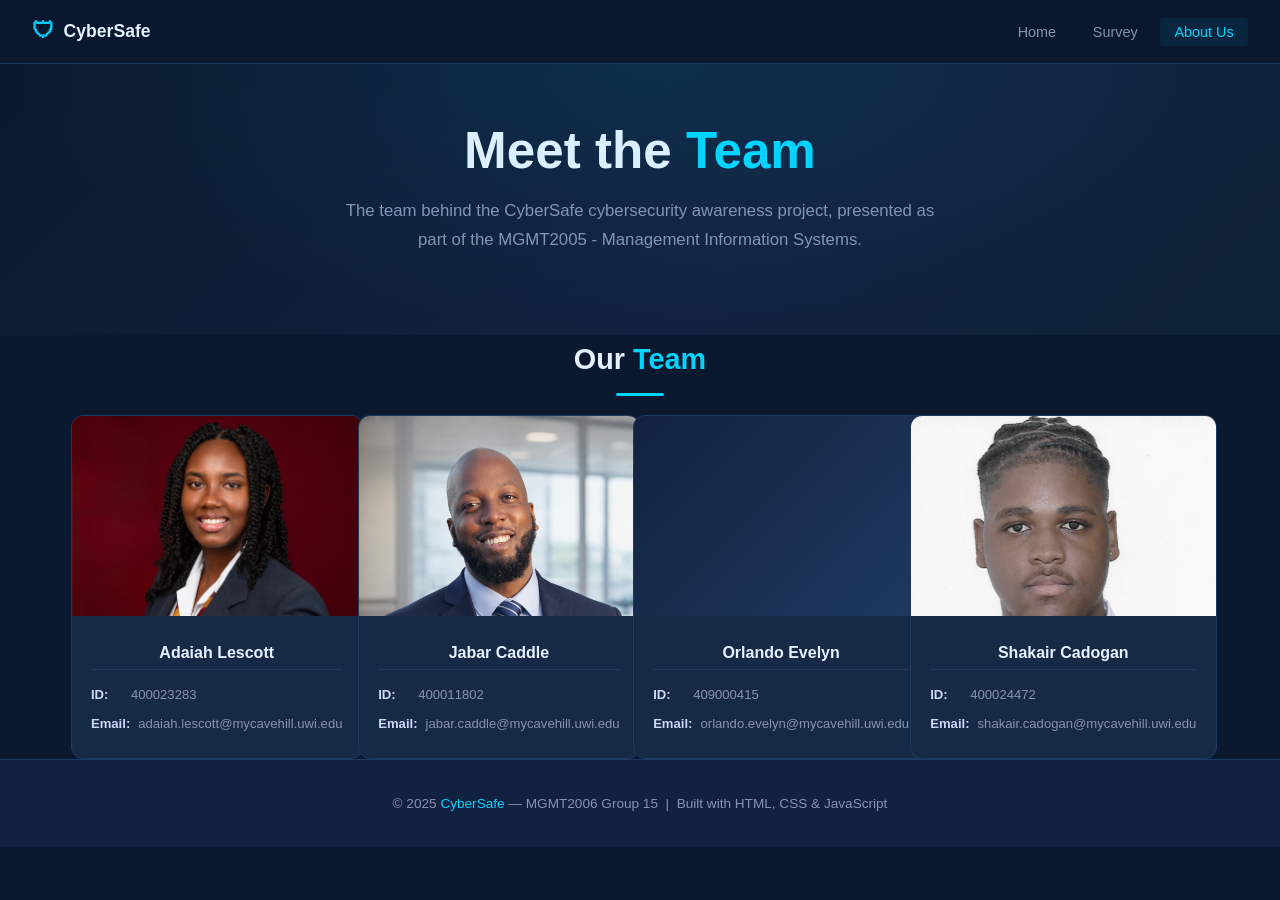
==== about.html @ 943bf83a "first commit" ====
<!DOCTYPE html>
<html lang="en">
<head>
  <meta charset="UTF-8" />
  <meta name="viewport" content="width=device-width, initial-scale=1.0" />
  <title>CyberSafe | About Us</title>
  <link rel="stylesheet" href="css/style.css" />
  <style>
    /* ---- Additional styles specific to the About page ---- */
    .board-card-img-placeholder {
      width: 100%;
      height: 200px;
      background: linear-gradient(135deg, var(--secondary), var(--border));
      display: flex;
      align-items: center;
      justify-content: center;
      font-size: 5rem;
      color: rgba(0, 212, 255, 0.25);
      transition: color 0.3s;
    }

    .board-card:hover .board-card-img-placeholder {
      color: rgba(0, 212, 255, 0.55);
    }

    .board-card img.member-photo {
      width: 100%;
      height: 200px;
      object-fit: cover;
      object-position: top center;
      display: block;
    }

    .module-badge {
      display: inline-block;
      background: rgba(0, 212, 255, 0.1);
      color: var(--accent);
      border: 1px solid rgba(0, 212, 255, 0.25);
      font-size: 0.78rem;
      padding: 0.25rem 0.8rem;
      border-radius: 20px;
      font-weight: 600;
      margin-bottom: 2rem;
    }

    .project-info-grid {
      display: grid;
      grid-template-columns: repeat(auto-fit, minmax(220px, 1fr));
      gap: 1rem;
      margin-bottom: 3rem;
    }

    .project-info-item {
      background: var(--card-bg);
      border: 1px solid var(--border);
      border-radius: 8px;
      padding: 1.2rem 1.4rem;
    }

    .project-info-item .pii-label {
      font-size: 0.75rem;
      text-transform: uppercase;
      letter-spacing: 0.1em;
      color: var(--text-muted);
      margin-bottom: 0.3rem;
    }

    .project-info-item .pii-value {
      font-size: 0.95rem;
      font-weight: 600;
      color: var(--white);
    }
  </style>
</head>
<body>

  <!--Navigation-->
  <nav>
    <div class="nav-brand">
      <span class="shield-icon">&#128737;</span>
      CyberSafe
    </div>
    <ul class="nav-links">
      <li><a href="index.html">Home</a></li>
      <li><a href="survey.html">Survey</a></li>
      <li><a href="about.html" class="active">About Us</a></li>
    </ul>
  </nav>

  <!--Banner-->
  <header class="banner" style="padding: 3.5rem 2rem 3rem;">
    <h1>Meet the <span>Team</span></h1>
    <p>
      The team behind the CyberSafe cybersecurity awareness project,
      presented as part of the MGMT2005 - Management Information Systems.
    </p>
  </header>
       <!--Team Members-->
      <div class="section-title">Our <span>Team</span></div>
      <div class="divider"></div>

      <div class="board-grid">

        <!-- ---- MEMBER 1 ---- -->
        <div class="board-card">
          <img src="images/headshot_aj_v1.jpeg" alt="Adaiah Lescott" class="member-photo">
          <div class="board-card-body">
            <div class="member-name">Adaiah Lescott</div>
            <ul class="member-details">
              <li>
                <span class="detail-label">ID:</span>
                <span>400023283</span>
              </li>
              <li>
                <span class="detail-label">Email:</span>
                <span>adaiah.lescott@mycavehill.uwi.edu</span>
              </li>
            </ul>
          </div>
        </div>

        <!-- ---- MEMBER 2 ---- -->
        <div class="board-card">
          <img src="images/headshot_jc_v1.png" alt="Jabar Caddle" class="member-photo">
          <div class="board-card-body">
            <div class="member-name">Jabar Caddle</div>
            <ul class="member-details">
              <li>
                <span class="detail-label">ID:</span>
                <span>400011802</span>
              </li>
              <li>
                <span class="detail-label">Email:</span>
                <span>jabar.caddle@mycavehill.uwi.edu</span>
              </li>
            </ul>
          </div>
        </div>

        <!-- ---- MEMBER 3 ---- -->
        <div class="board-card">
          <div class="board-card-img-placeholder"><img src="" alt=""></div>
          <div class="board-card-body">
            <div class="member-name">Orlando Evelyn</div>
            <ul class="member-details">
              <li>
                <span class="detail-label">ID:</span>
                <span>409000415</span>
              </li>
              <li>
                <span class="detail-label">Email:</span>
                <span>orlando.evelyn@mycavehill.uwi.edu</span>
              </li>

            </ul>
          </div>
        </div>

        <!-- ---- MEMBER 4 ---- -->
        <div class="board-card">
          <img src="images/headshot_sc_v1.jpeg" alt="Shakair Cadogan" class="member-photo">
          <div class="board-card-body">
            <div class="member-name">Shakair Cadogan</div>
            <ul class="member-details">
              <li>
                <span class="detail-label">ID:</span>
                <span>400024472</span>
              </li>
              <li>
                <span class="detail-label">Email:</span>
                <span>shakair.cadogan@mycavehill.uwi.edu</span>
              </li>
            </ul>
          </div>
        </div>


      </div><!-- /board-grid -->
    </div><!-- /container -->
  </section>

  <!-- ======================================================
       FOOTER
  ====================================================== -->
  <footer>
    <p>&copy; 2025 <span>CyberSafe</span> &mdash; MGMT2006 Group 15 &nbsp;|&nbsp; Built with HTML, CSS &amp; JavaScript</p>
  </footer>

  <script src="js/main.js"></script>
</body>
</html>
---- css/style.css ----
/* ============================================================
   Global Reset & Base
   ============================================================ */
*, *::before, *::after {
  box-sizing: border-box;
  margin: 0;
  padding: 0;
}

:root {
  --primary:     #0a192f;
  --secondary:   #112240;
  --accent:      #00d4ff;
  --accent-dark: #0099cc;
  --text:        #ccd6f6;
  --text-muted:  #8892b0;
  --card-bg:     #172a45;
  --border:      #1e3a5f;
  --danger:      #ff4757;
  --success:     #2ed573;
  --white:       #e6f1ff;
  --font-main:   'Segoe UI', Tahoma, Geneva, Verdana, sans-serif;
}

html { scroll-behavior: smooth; }

body {
  font-family: var(--font-main);
  background-color: var(--primary);
  color: var(--text);
  line-height: 1.7;
  min-height: 100vh;
}

a {
  color: var(--accent);
  text-decoration: none;
  transition: color 0.2s;
}

a:hover { color: var(--white); }

img { max-width: 100%; display: block; }

/* ============================================================
   Navigation
   ============================================================ */
nav {
  position: sticky;
  top: 0;
  z-index: 100;
  background: rgba(10, 25, 47, 0.95);
  backdrop-filter: blur(10px);
  border-bottom: 1px solid var(--border);
  padding: 0 2rem;
  display: flex;
  align-items: center;
  justify-content: space-between;
  height: 64px;
}

.nav-brand {
  display: flex;
  align-items: center;
  gap: 0.6rem;
  font-size: 1.1rem;
  font-weight: 700;
  color: var(--white);
}

.nav-brand .shield-icon {
  font-size: 1.4rem;
  color: var(--accent);
}

.nav-links {
  list-style: none;
  display: flex;
  gap: 0.5rem;
}

.nav-links a {
  color: var(--text-muted);
  font-size: 0.9rem;
  font-weight: 500;
  padding: 0.4rem 0.9rem;
  border-radius: 4px;
  transition: color 0.2s, background 0.2s;
}

.nav-links a:hover,
.nav-links a.active {
  color: var(--accent);
  background: rgba(0, 212, 255, 0.08);
}

/* ============================================================
   Banner / Page Header
   ============================================================ */
.banner {
  background: linear-gradient(135deg, var(--primary) 0%, var(--secondary) 60%, #0d2137 100%);
  padding: 5rem 2rem 4rem;
  text-align: center;
  position: relative;
  overflow: hidden;
}

.banner::before {
  content: '';
  position: absolute;
  inset: 0;
  background: radial-gradient(ellipse at 50% 0%, rgba(0, 212, 255, 0.08) 0%, transparent 70%);
  pointer-events: none;
}

.banner-badge {
  display: inline-block;
  background: rgba(0, 212, 255, 0.12);
  color: var(--accent);
  border: 1px solid rgba(0, 212, 255, 0.3);
  font-size: 0.78rem;
  font-weight: 600;
  letter-spacing: 0.12em;
  text-transform: uppercase;
  padding: 0.3rem 1rem;
  border-radius: 20px;
  margin-bottom: 1.2rem;
}

.banner h1 {
  font-size: clamp(2rem, 5vw, 3.2rem);
  font-weight: 800;
  color: var(--white);
  margin-bottom: 1rem;
  line-height: 1.2;
}

.banner h1 span { color: var(--accent); }

.banner p {
  font-size: 1.05rem;
  color: var(--text-muted);
  max-width: 620px;
  margin: 0 auto 2rem;
}

.btn {
  display: inline-block;
  padding: 0.75rem 1.8rem;
  border-radius: 6px;
  font-size: 0.95rem;
  font-weight: 600;
  cursor: pointer;
  transition: all 0.25s;
  border: none;
}

.btn-primary {
  background: var(--accent);
  color: var(--primary);
}

.btn-primary:hover {
  background: var(--white);
  color: var(--primary);
  transform: translateY(-2px);
  box-shadow: 0 8px 24px rgba(0, 212, 255, 0.25);
}

.btn-outline {
  background: transparent;
  color: var(--accent);
  border: 1px solid var(--accent);
}

.btn-outline:hover {
  background: rgba(0, 212, 255, 0.1);
  transform: translateY(-2px);
}

/* ============================================================
   Main Container / Sections
   ============================================================ */
.container {
  max-width: 1100px;
  margin: 0 auto;
  padding: 0 1.5rem;
}

section {
  padding: 4rem 0;
}

.section-title {
  font-size: 1.8rem;
  font-weight: 700;
  color: var(--white);
  margin-bottom: 0.4rem;
  text-align: center;
}

.section-title span { color: var(--accent); }

.section-subtitle {
  color: var(--text-muted);
  font-size: 0.95rem;
  margin-bottom: 2.5rem;
  text-align: center;
}

.section-body {
  color: var(--text);
  font-size: 0.95rem;
  margin-bottom: 1rem;
}

.divider {
  width: 48px;
  height: 3px;
  background: var(--accent);
  border-radius: 2px;
  margin: 0.6rem auto 1.2rem;
}

/* ============================================================
   Cards
   ============================================================ */
.card-grid {
  display: grid;
  grid-template-columns: repeat(auto-fit, minmax(280px, 1fr));
  gap: 1.5rem;
}

.card {
  background: var(--card-bg);
  border: 1px solid var(--border);
  border-radius: 10px;
  padding: 1.8rem;
  transition: transform 0.25s, border-color 0.25s, box-shadow 0.25s;
}

.card:hover {
  transform: translateY(-4px);
  border-color: var(--accent);
  box-shadow: 0 12px 32px rgba(0, 212, 255, 0.1);
}

.card-icon {
  font-size: 2rem;
  margin-bottom: 1rem;
}

.card h3 {
  font-size: 1.05rem;
  color: var(--white);
  margin-bottom: 0.6rem;
}

.card p {
  font-size: 0.9rem;
  color: var(--text-muted);
}

/* Threat severity badges */
.badge {
  display: inline-block;
  font-size: 0.72rem;
  font-weight: 700;
  letter-spacing: 0.08em;
  text-transform: uppercase;
  padding: 0.2rem 0.65rem;
  border-radius: 20px;
  margin-bottom: 0.8rem;
}

.badge-critical { background: rgba(255,71,87,0.15); color: var(--danger); border: 1px solid rgba(255,71,87,0.3); }
.badge-high     { background: rgba(255,165,0,0.12); color: #ffa500;       border: 1px solid rgba(255,165,0,0.3); }
.badge-medium   { background: rgba(255,212,0,0.12); color: #ffd400;       border: 1px solid rgba(255,212,0,0.3); }
.badge-info     { background: rgba(0,212,255,0.10); color: var(--accent);  border: 1px solid rgba(0,212,255,0.25); }

/* ============================================================
   Info Blocks / Stat Bar
   ============================================================ */
.stat-bar {
  display: grid;
  grid-template-columns: repeat(auto-fit, minmax(180px, 1fr));
  gap: 1rem;
  background: var(--card-bg);
  border: 1px solid var(--border);
  border-radius: 10px;
  padding: 2rem;
  margin-bottom: 3rem;
  text-align: center;
}

.stat-item .stat-num {
  font-size: 2rem;
  font-weight: 800;
  color: var(--accent);
}

.stat-item .stat-label {
  font-size: 0.8rem;
  color: var(--text-muted);
  text-transform: uppercase;
  letter-spacing: 0.08em;
}

.stat-item .stat-source {
  font-size: 0.7rem;
  color: var(--text-muted);
  margin-top: 0.5rem;
  font-style: italic;
  opacity: 0.7;
}

/* Info list */
.info-list {
  list-style: none;
  display: flex;
  flex-direction: column;
  gap: 0.7rem;
}

.info-list li {
  display: flex;
  gap: 0.8rem;
  align-items: flex-start;
  font-size: 0.92rem;
  color: var(--text);
}

.info-list li::before {
  content: '▸';
  color: var(--accent);
  flex-shrink: 0;
  margin-top: 0.05rem;
}

/* Two-column layout */
.two-col {
  display: grid;
  grid-template-columns: 1fr 1fr;
  gap: 2.5rem;
  align-items: start;
}

@media (max-width: 700px) {
  .two-col { grid-template-columns: 1fr; }
}

/* ============================================================
   Accordion (for cybersecurity topics)
   ============================================================ */
.accordion {
  display: flex;
  flex-direction: column;
  gap: 0.8rem;
}

.accordion-item {
  background: var(--card-bg);
  border: 1px solid var(--border);
  border-radius: 8px;
  overflow: hidden;
}

.accordion-header {
  width: 100%;
  background: none;
  border: none;
  color: var(--white);
  font-size: 0.95rem;
  font-weight: 600;
  padding: 1rem 1.5rem;
  text-align: left;
  cursor: pointer;
  display: flex;
  justify-content: space-between;
  align-items: center;
  transition: background 0.2s;
}

.accordion-header:hover { background: rgba(0,212,255,0.05); }

.accordion-header .acc-icon {
  color: var(--accent);
  font-size: 1.2rem;
  transition: transform 0.3s;
}

.accordion-item.open .acc-icon { transform: rotate(45deg); }

.accordion-body {
  max-height: 0;
  overflow: hidden;
  transition: max-height 0.35s ease;
}

.accordion-body-inner {
  padding: 0 1.5rem 1.2rem;
  color: var(--text-muted);
  font-size: 0.9rem;
  line-height: 1.8;
}

/* ============================================================
   Form Styles
   ============================================================ */
.form-wrapper {
  max-width: 720px;
  margin: 0 auto;
}

.form-card {
  background: var(--card-bg);
  border: 1px solid var(--border);
  border-radius: 12px;
  padding: 2.5rem;
}

.form-group {
  margin-bottom: 1.4rem;
}

.form-group label {
  display: block;
  font-size: 0.88rem;
  font-weight: 600;
  color: var(--text);
  margin-bottom: 0.45rem;
}

.form-group label .required { color: var(--danger); margin-left: 2px; }

.form-control {
  width: 100%;
  background: var(--primary);
  border: 1px solid var(--border);
  border-radius: 6px;
  color: var(--white);
  font-size: 0.9rem;
  padding: 0.65rem 0.9rem;
  transition: border-color 0.2s, box-shadow 0.2s;
  font-family: var(--font-main);
}

.form-control:focus {
  outline: none;
  border-color: var(--accent);
  box-shadow: 0 0 0 3px rgba(0, 212, 255, 0.15);
}

.form-control::placeholder { color: var(--text-muted); }

select.form-control option { background: var(--secondary); }

textarea.form-control { resize: vertical; min-height: 100px; }

.radio-group, .checkbox-group {
  display: flex;
  flex-direction: column;
  gap: 0.5rem;
}

.radio-group label, .checkbox-group label {
  display: flex;
  align-items: center;
  gap: 0.6rem;
  cursor: pointer;
  font-weight: 400;
  font-size: 0.9rem;
  color: var(--text-muted);
  margin-bottom: 0;
}

.radio-group input, .checkbox-group input {
  accent-color: var(--accent);
  width: 16px; height: 16px;
}

.scale-group {
  display: flex;
  gap: 0.5rem;
  flex-wrap: wrap;
}

.scale-btn {
  background: var(--primary);
  border: 1px solid var(--border);
  border-radius: 6px;
  color: var(--text-muted);
  width: 42px; height: 42px;
  cursor: pointer;
  font-weight: 600;
  font-size: 0.9rem;
  transition: all 0.2s;
}

.scale-btn:hover, .scale-btn.selected {
  background: var(--accent);
  color: var(--primary);
  border-color: var(--accent);
}

.form-submit {
  margin-top: 2rem;
  text-align: center;
}

.form-submit .btn {
  font-size: 1rem;
  padding: 0.85rem 2.8rem;
}

.form-notice {
  font-size: 0.78rem;
  color: var(--text-muted);
  margin-top: 0.8rem;
}

/* Success message */
.success-msg {
  display: none;
  background: rgba(46, 213, 115, 0.1);
  border: 1px solid rgba(46, 213, 115, 0.3);
  border-radius: 8px;
  padding: 1.5rem;
  text-align: center;
  color: var(--success);
}

/* ============================================================
   About / Board of Directors
   ============================================================ */
.board-grid {
  display: grid;
  grid-template-columns: repeat(auto-fill, minmax(240px, 1fr));
  gap: 1.8rem;
  justify-content: center;
  justify-items: center;
  max-width: 1100px;
  margin: 0 auto;
}

.board-card {
  background: var(--card-bg);
  border: 1px solid var(--border);
  border-radius: 12px;
  overflow: hidden;
  text-align: center;
  transition: transform 0.25s, border-color 0.25s, box-shadow 0.25s;
}

.board-card:hover {
  transform: translateY(-5px);
  border-color: var(--accent);
  box-shadow: 0 16px 40px rgba(0, 212, 255, 0.12);
}

.board-card-img {
  width: 100%;
  height: 200px;
  object-fit: cover;
  background: var(--secondary);
  display: flex;
  align-items: center;
  justify-content: center;
  font-size: 4rem;
  color: var(--border);
}

.board-card-body {
  padding: 1.4rem 1.2rem;
}

.board-card-body .member-name {
  font-size: 1rem;
  font-weight: 700;
  color: var(--white);
  margin-bottom: 0.2rem;
}

.board-card-body .member-role {
  font-size: 0.8rem;
  color: var(--accent);
  font-weight: 600;
  text-transform: uppercase;
  letter-spacing: 0.08em;
  margin-bottom: 0.8rem;
}

.member-details {
  list-style: none;
  text-align: left;
  font-size: 0.82rem;
  color: var(--text-muted);
  border-top: 1px solid var(--border);
  padding-top: 0.9rem;
  display: flex;
  flex-direction: column;
  gap: 0.4rem;
}

.member-details li {
  display: flex;
  gap: 0.5rem;
}

.member-details .detail-label {
  color: var(--text);
  font-weight: 600;
  min-width: 32px;
}

/* ============================================================
   Footer
   ============================================================ */
footer {
  background: var(--secondary);
  border-top: 1px solid var(--border);
  padding: 2rem;
  text-align: center;
  color: var(--text-muted);
  font-size: 0.85rem;
}

footer span { color: var(--accent); }

/* ============================================================
   Utility
   ============================================================ */
.text-accent { color: var(--accent); }
.text-muted  { color: var(--text-muted); }
.text-center { text-align: center; }
.mt-1 { margin-top: 0.5rem; }
.mt-2 { margin-top: 1rem; }
.mt-3 { margin-top: 1.5rem; }
.mb-2 { margin-bottom: 1rem; }

.highlight-box {
  background: rgba(0, 212, 255, 0.06);
  border-left: 3px solid var(--accent);
  border-radius: 0 6px 6px 0;
  padding: 1rem 1.2rem;
  font-size: 0.9rem;
  color: var(--text);
  margin: 1rem 0;
}

.warning-box {
  background: rgba(255, 71, 87, 0.07);
  border-left: 3px solid var(--danger);
  border-radius: 0 6px 6px 0;
  padding: 1rem 1.2rem;
  font-size: 0.9rem;
  color: var(--text);
  margin: 1rem 0;
}

/* ============================================================
   Responsive
   ============================================================ */
@media (max-width: 600px) {
  nav { padding: 0 1rem; }
  .nav-links a { padding: 0.4rem 0.6rem; font-size: 0.82rem; }
  .banner { padding: 3rem 1rem 2.5rem; }
  .form-card { padding: 1.5rem; }
  .stat-bar { padding: 1.2rem; }
}
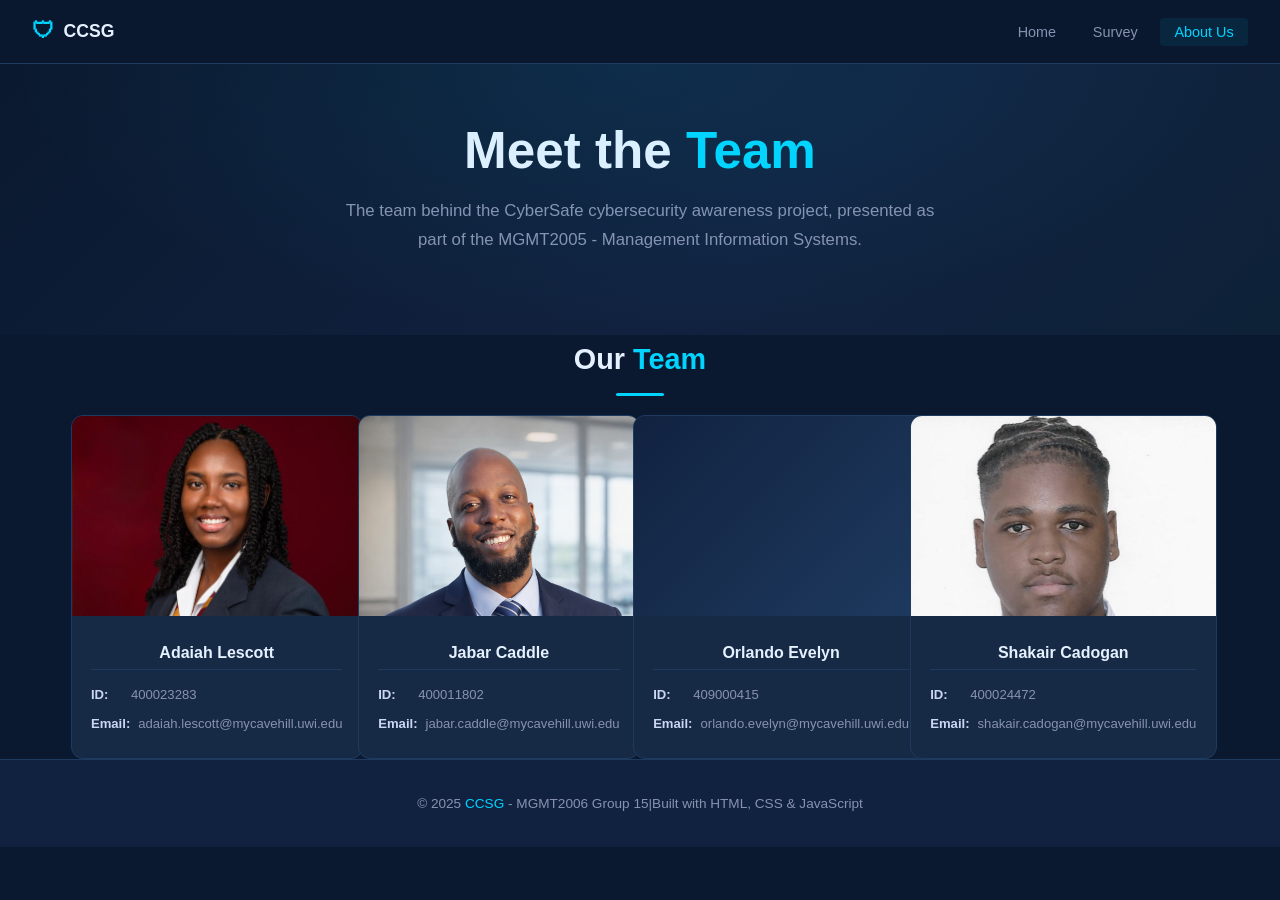
==== commit ecbabd09: "second commit" ====
--- a/about.html
+++ b/about.html
@@ -74,11 +74,11 @@
 </head>
 <body>
 
-  <!--Navigation-->
+  <!-- Navigation -->
   <nav>
     <div class="nav-brand">
       <span class="shield-icon">&#128737;</span>
-      CyberSafe
+      CCSG
     </div>
     <ul class="nav-links">
       <li><a href="index.html">Home</a></li>
@@ -87,7 +87,7 @@
     </ul>
   </nav>
 
-  <!--Banner-->
+  <!-- Banner -->
   <header class="banner" style="padding: 3.5rem 2rem 3rem;">
     <h1>Meet the <span>Team</span></h1>
     <p>
@@ -95,13 +95,14 @@
       presented as part of the MGMT2005 - Management Information Systems.
     </p>
   </header>
-       <!--Team Members-->
+      
+      <!-- Team Members -->
       <div class="section-title">Our <span>Team</span></div>
       <div class="divider"></div>
 
       <div class="board-grid">
 
-        <!-- ---- MEMBER 1 ---- -->
+        <!-- MEMBER 1 -->
         <div class="board-card">
           <img src="images/headshot_aj_v1.jpeg" alt="Adaiah Lescott" class="member-photo">
           <div class="board-card-body">
@@ -119,7 +120,7 @@
           </div>
         </div>
 
-        <!-- ---- MEMBER 2 ---- -->
+        <!-- MEMBER 2 -->
         <div class="board-card">
           <img src="images/headshot_jc_v1.png" alt="Jabar Caddle" class="member-photo">
           <div class="board-card-body">
@@ -137,7 +138,7 @@
           </div>
         </div>
 
-        <!-- ---- MEMBER 3 ---- -->
+        <!-- MEMBER 3 -->
         <div class="board-card">
           <div class="board-card-img-placeholder"><img src="" alt=""></div>
           <div class="board-card-body">
@@ -156,7 +157,7 @@
           </div>
         </div>
 
-        <!-- ---- MEMBER 4 ---- -->
+        <!-- MEMBER 4 -->
         <div class="board-card">
           <img src="images/headshot_sc_v1.jpeg" alt="Shakair Cadogan" class="member-photo">
           <div class="board-card-body">
@@ -175,15 +176,13 @@
         </div>
 
 
-      </div><!-- /board-grid -->
-    </div><!-- /container -->
+      </div>
+    </div>
   </section>
 
-  <!-- ======================================================
-       FOOTER
-  ====================================================== -->
+  <!-- Footer -->
   <footer>
-    <p>&copy; 2025 <span>CyberSafe</span> &mdash; MGMT2006 Group 15 &nbsp;|&nbsp; Built with HTML, CSS &amp; JavaScript</p>
+    <p>&copy; 2025 <span>CCSG</span> - MGMT2006 Group 15|Built with HTML, CSS & JavaScript</p>
   </footer>
 
   <script src="js/main.js"></script>
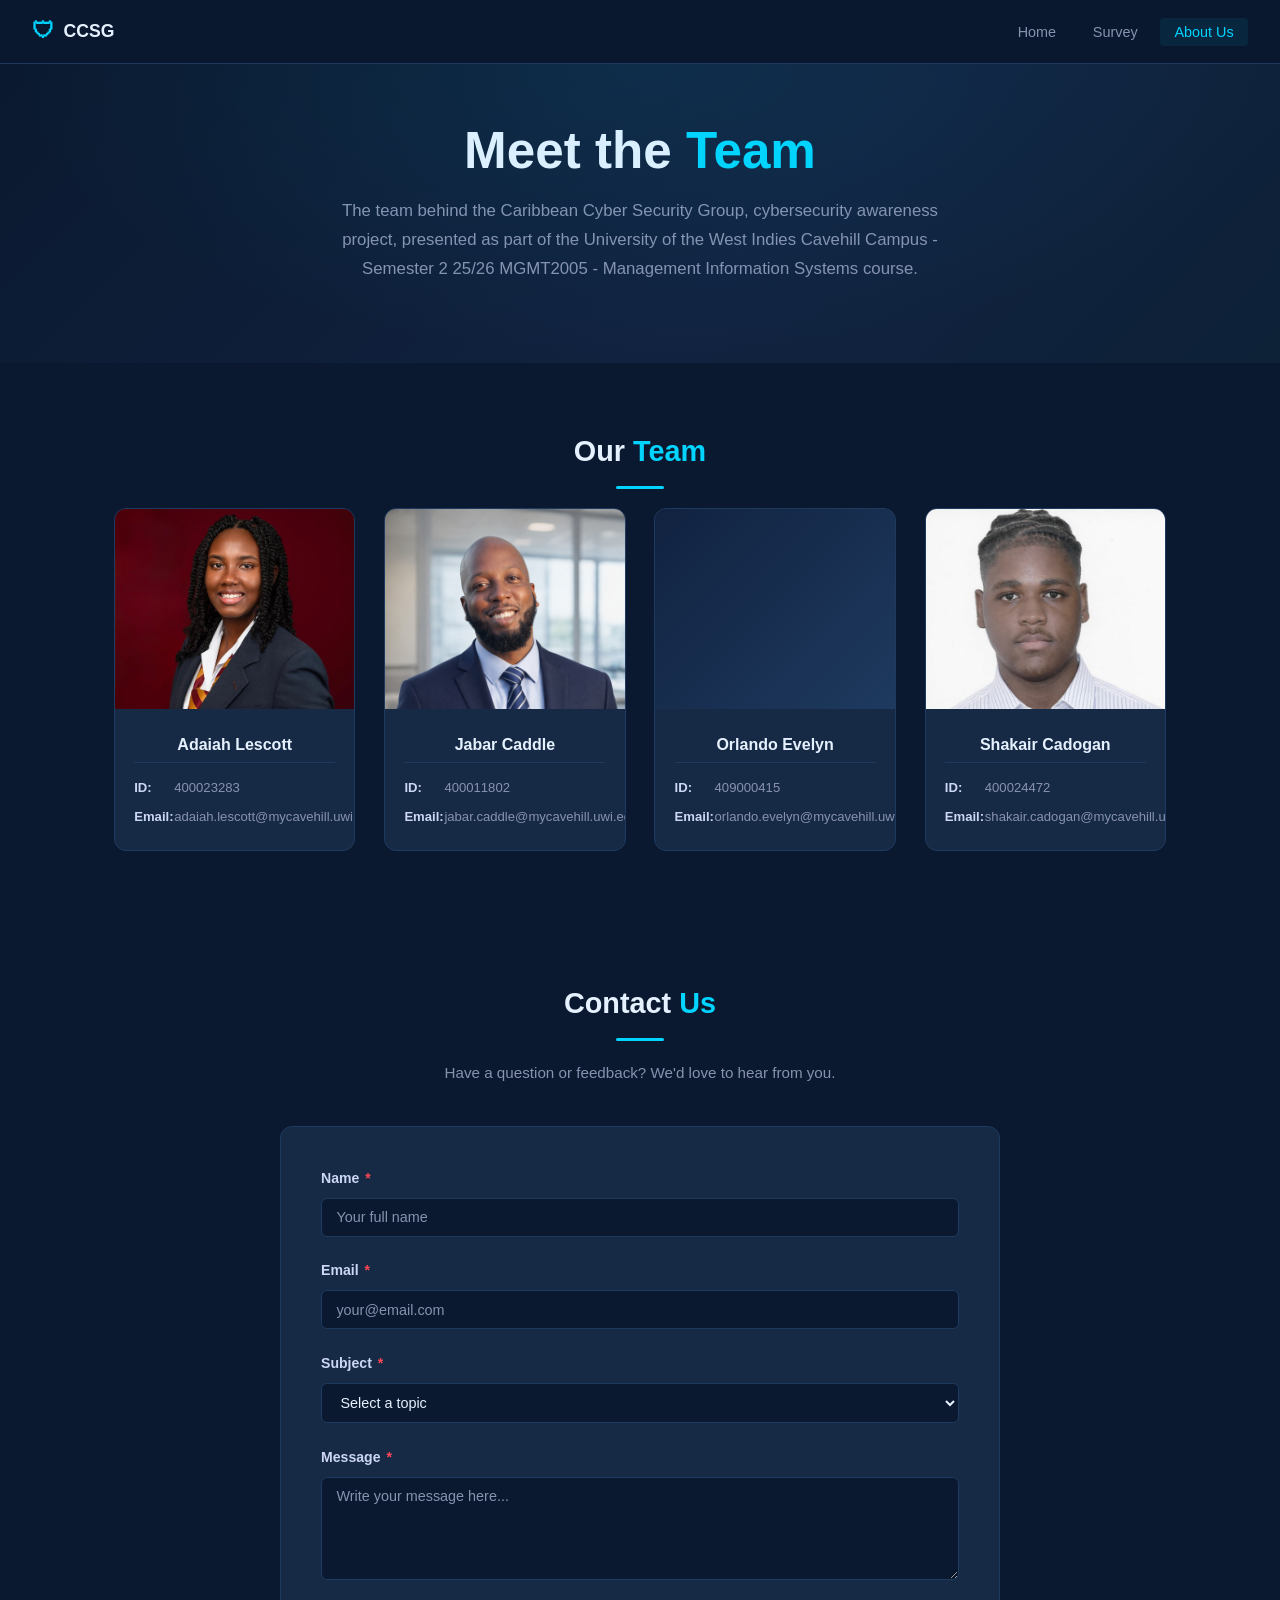
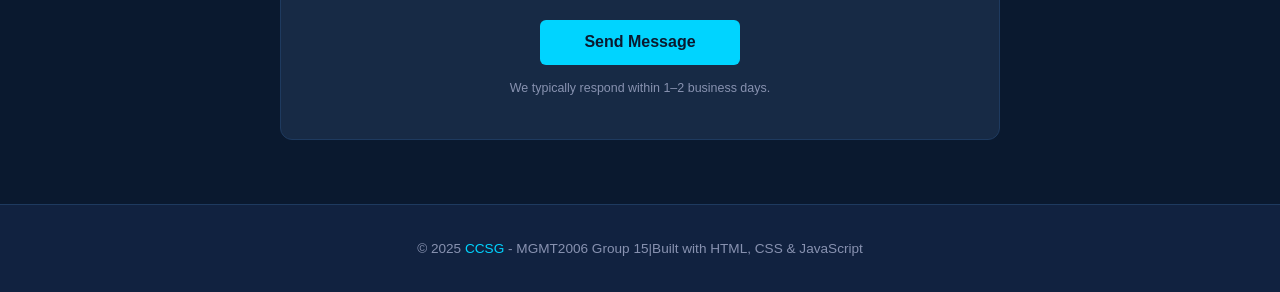
==== commit fe06bd2b: "third commit" ====
--- a/about.html
+++ b/about.html
@@ -3,7 +3,7 @@
 <head>
   <meta charset="UTF-8" />
   <meta name="viewport" content="width=device-width, initial-scale=1.0" />
-  <title>CyberSafe | About Us</title>
+  <title>CCSG | About Us</title>
   <link rel="stylesheet" href="css/style.css" />
   <style>
     /* ---- Additional styles specific to the About page ---- */
@@ -31,45 +31,7 @@
       display: block;
     }
 
-    .module-badge {
-      display: inline-block;
-      background: rgba(0, 212, 255, 0.1);
-      color: var(--accent);
-      border: 1px solid rgba(0, 212, 255, 0.25);
-      font-size: 0.78rem;
-      padding: 0.25rem 0.8rem;
-      border-radius: 20px;
-      font-weight: 600;
-      margin-bottom: 2rem;
-    }
 
-    .project-info-grid {
-      display: grid;
-      grid-template-columns: repeat(auto-fit, minmax(220px, 1fr));
-      gap: 1rem;
-      margin-bottom: 3rem;
-    }
-
-    .project-info-item {
-      background: var(--card-bg);
-      border: 1px solid var(--border);
-      border-radius: 8px;
-      padding: 1.2rem 1.4rem;
-    }
-
-    .project-info-item .pii-label {
-      font-size: 0.75rem;
-      text-transform: uppercase;
-      letter-spacing: 0.1em;
-      color: var(--text-muted);
-      margin-bottom: 0.3rem;
-    }
-
-    .project-info-item .pii-value {
-      font-size: 0.95rem;
-      font-weight: 600;
-      color: var(--white);
-    }
   </style>
 </head>
 <body>
@@ -91,16 +53,20 @@
   <header class="banner" style="padding: 3.5rem 2rem 3rem;">
     <h1>Meet the <span>Team</span></h1>
     <p>
-      The team behind the CyberSafe cybersecurity awareness project,
-      presented as part of the MGMT2005 - Management Information Systems.
+      The team behind the Caribbean Cyber Security Group, cybersecurity awareness project,
+      presented as part of the 
+      University of the West Indies
+      Cavehill Campus - Semester 2 25/26
+      MGMT2005 - Management Information Systems course.
     </p>
   </header>
-      
-      <!-- Team Members -->
-      <div class="section-title">Our <span>Team</span></div>
-      <div class="divider"></div>
 
-      <div class="board-grid">
+  <!-- Team Members -->
+  <section>
+    <div class="section-title">Our <span>Team</span></div>
+    <div class="divider"></div>
+
+    <div class="board-grid">
 
         <!-- MEMBER 1 -->
         <div class="board-card">
@@ -176,6 +142,48 @@
         </div>
 
 
+    </div>
+  </section>
+
+  <!-- Contact Us -->
+  <section style="padding: 4rem 2rem;">
+    <div class="section-title">Contact <span>Us</span></div>
+    <div class="divider"></div>
+    <p class="section-subtitle">Have a question or feedback? We'd love to hear from you.</p>
+
+    <div class="form-wrapper">
+      <div class="form-card">
+        <div class="success-msg" id="contact-success">
+          &#10003; Thanks for reaching out! We'll get back to you soon.
+        </div>
+        <form id="contact-form" action="https://formspree.io/f/xjgalnod" method="POST">
+          <div class="form-group">
+            <label for="contact-name">Name <span class="required">*</span></label>
+            <input type="text" id="contact-name" name="name" class="form-control" placeholder="Your full name" required />
+          </div>
+          <div class="form-group">
+            <label for="contact-email">Email <span class="required">*</span></label>
+            <input type="email" id="contact-email" name="email" class="form-control" placeholder="your@email.com" required />
+          </div>
+          <div class="form-group">
+            <label for="contact-subject">Subject <span class="required">*</span></label>
+            <select id="contact-subject" name="subject" class="form-control" required>
+              <option value="" disabled selected>Select a topic</option>
+              <option value="General Inquiry">General Inquiry</option>
+              <option value="Feedback">Feedback</option>
+              <option value="Report an Issue">Report an Issue</option>
+              <option value="Other">Other</option>
+            </select>
+          </div>
+          <div class="form-group">
+            <label for="contact-message">Message <span class="required">*</span></label>
+            <textarea id="contact-message" name="message" class="form-control" placeholder="Write your message here..." rows="5" required></textarea>
+          </div>
+          <div class="form-submit">
+            <button type="submit" class="btn btn-primary">Send Message</button>
+            <p class="form-notice">We typically respond within 1–2 business days.</p>
+          </div>
+        </form>
       </div>
     </div>
   </section>
--- a/css/style.css
+++ b/css/style.css
@@ -1,12 +1,11 @@
-/* ============================================================
-   Global Reset & Base
-   ============================================================ */
+/* Global Reset*/
 *, *::before, *::after {
   box-sizing: border-box;
   margin: 0;
   padding: 0;
 }
 
+/* CSS Variables for consistent theming */
 :root {
   --primary:     #0a192f;
   --secondary:   #112240;
@@ -42,9 +41,7 @@
 
 img { max-width: 100%; display: block; }
 
-/* ============================================================
-   Navigation
-   ============================================================ */
+/* Navigation */
 nav {
   position: sticky;
   top: 0;
@@ -94,9 +91,7 @@
   background: rgba(0, 212, 255, 0.08);
 }
 
-/* ============================================================
-   Banner / Page Header
-   ============================================================ */
+/* Banner / Page Header */
 .banner {
   background: linear-gradient(135deg, var(--primary) 0%, var(--secondary) 60%, #0d2137 100%);
   padding: 5rem 2rem 4rem;
@@ -113,19 +108,6 @@
   pointer-events: none;
 }
 
-.banner-badge {
-  display: inline-block;
-  background: rgba(0, 212, 255, 0.12);
-  color: var(--accent);
-  border: 1px solid rgba(0, 212, 255, 0.3);
-  font-size: 0.78rem;
-  font-weight: 600;
-  letter-spacing: 0.12em;
-  text-transform: uppercase;
-  padding: 0.3rem 1rem;
-  border-radius: 20px;
-  margin-bottom: 1.2rem;
-}
 
 .banner h1 {
   font-size: clamp(2rem, 5vw, 3.2rem);
@@ -167,20 +149,8 @@
   box-shadow: 0 8px 24px rgba(0, 212, 255, 0.25);
 }
 
-.btn-outline {
-  background: transparent;
-  color: var(--accent);
-  border: 1px solid var(--accent);
-}
-
-.btn-outline:hover {
-  background: rgba(0, 212, 255, 0.1);
-  transform: translateY(-2px);
-}
-
-/* ============================================================
-   Main Container / Sections
-   ============================================================ */
+
+/* Main Container / Sections */
 .container {
   max-width: 1100px;
   margin: 0 auto;
@@ -222,9 +192,7 @@
   margin: 0.6rem auto 1.2rem;
 }
 
-/* ============================================================
-   Cards
-   ============================================================ */
+/* Cards */
 .card-grid {
   display: grid;
   grid-template-columns: repeat(auto-fit, minmax(280px, 1fr));
@@ -245,10 +213,6 @@
   box-shadow: 0 12px 32px rgba(0, 212, 255, 0.1);
 }
 
-.card-icon {
-  font-size: 2rem;
-  margin-bottom: 1rem;
-}
 
 .card h3 {
   font-size: 1.05rem;
@@ -261,26 +225,8 @@
   color: var(--text-muted);
 }
 
-/* Threat severity badges */
-.badge {
-  display: inline-block;
-  font-size: 0.72rem;
-  font-weight: 700;
-  letter-spacing: 0.08em;
-  text-transform: uppercase;
-  padding: 0.2rem 0.65rem;
-  border-radius: 20px;
-  margin-bottom: 0.8rem;
-}
-
-.badge-critical { background: rgba(255,71,87,0.15); color: var(--danger); border: 1px solid rgba(255,71,87,0.3); }
-.badge-high     { background: rgba(255,165,0,0.12); color: #ffa500;       border: 1px solid rgba(255,165,0,0.3); }
-.badge-medium   { background: rgba(255,212,0,0.12); color: #ffd400;       border: 1px solid rgba(255,212,0,0.3); }
-.badge-info     { background: rgba(0,212,255,0.10); color: var(--accent);  border: 1px solid rgba(0,212,255,0.25); }
-
-/* ============================================================
-   Info Blocks / Stat Bar
-   ============================================================ */
+
+/* Info Blocks / Stat Bar */
 .stat-bar {
   display: grid;
   grid-template-columns: repeat(auto-fit, minmax(180px, 1fr));
@@ -314,99 +260,8 @@
   opacity: 0.7;
 }
 
-/* Info list */
-.info-list {
-  list-style: none;
-  display: flex;
-  flex-direction: column;
-  gap: 0.7rem;
-}
-
-.info-list li {
-  display: flex;
-  gap: 0.8rem;
-  align-items: flex-start;
-  font-size: 0.92rem;
-  color: var(--text);
-}
-
-.info-list li::before {
-  content: '▸';
-  color: var(--accent);
-  flex-shrink: 0;
-  margin-top: 0.05rem;
-}
-
-/* Two-column layout */
-.two-col {
-  display: grid;
-  grid-template-columns: 1fr 1fr;
-  gap: 2.5rem;
-  align-items: start;
-}
-
-@media (max-width: 700px) {
-  .two-col { grid-template-columns: 1fr; }
-}
-
-/* ============================================================
-   Accordion (for cybersecurity topics)
-   ============================================================ */
-.accordion {
-  display: flex;
-  flex-direction: column;
-  gap: 0.8rem;
-}
-
-.accordion-item {
-  background: var(--card-bg);
-  border: 1px solid var(--border);
-  border-radius: 8px;
-  overflow: hidden;
-}
-
-.accordion-header {
-  width: 100%;
-  background: none;
-  border: none;
-  color: var(--white);
-  font-size: 0.95rem;
-  font-weight: 600;
-  padding: 1rem 1.5rem;
-  text-align: left;
-  cursor: pointer;
-  display: flex;
-  justify-content: space-between;
-  align-items: center;
-  transition: background 0.2s;
-}
-
-.accordion-header:hover { background: rgba(0,212,255,0.05); }
-
-.accordion-header .acc-icon {
-  color: var(--accent);
-  font-size: 1.2rem;
-  transition: transform 0.3s;
-}
-
-.accordion-item.open .acc-icon { transform: rotate(45deg); }
-
-.accordion-body {
-  max-height: 0;
-  overflow: hidden;
-  transition: max-height 0.35s ease;
-}
-
-.accordion-body-inner {
-  padding: 0 1.5rem 1.2rem;
-  color: var(--text-muted);
-  font-size: 0.9rem;
-  line-height: 1.8;
-}
-
-/* ============================================================
-   Form Styles
-   ============================================================ */
+
+/* Form Styles */
 .form-wrapper {
   max-width: 720px;
   margin: 0 auto;
@@ -457,51 +312,6 @@
 
 textarea.form-control { resize: vertical; min-height: 100px; }
 
-.radio-group, .checkbox-group {
-  display: flex;
-  flex-direction: column;
-  gap: 0.5rem;
-}
-
-.radio-group label, .checkbox-group label {
-  display: flex;
-  align-items: center;
-  gap: 0.6rem;
-  cursor: pointer;
-  font-weight: 400;
-  font-size: 0.9rem;
-  color: var(--text-muted);
-  margin-bottom: 0;
-}
-
-.radio-group input, .checkbox-group input {
-  accent-color: var(--accent);
-  width: 16px; height: 16px;
-}
-
-.scale-group {
-  display: flex;
-  gap: 0.5rem;
-  flex-wrap: wrap;
-}
-
-.scale-btn {
-  background: var(--primary);
-  border: 1px solid var(--border);
-  border-radius: 6px;
-  color: var(--text-muted);
-  width: 42px; height: 42px;
-  cursor: pointer;
-  font-weight: 600;
-  font-size: 0.9rem;
-  transition: all 0.2s;
-}
-
-.scale-btn:hover, .scale-btn.selected {
-  background: var(--accent);
-  color: var(--primary);
-  border-color: var(--accent);
-}
 
 .form-submit {
   margin-top: 2rem;
@@ -530,17 +340,22 @@
   color: var(--success);
 }
 
-/* ============================================================
-   About / Board of Directors
-   ============================================================ */
+/* About / Board of Directors */
 .board-grid {
   display: grid;
-  grid-template-columns: repeat(auto-fill, minmax(240px, 1fr));
+  grid-template-columns: repeat(4, 1fr);
   gap: 1.8rem;
-  justify-content: center;
-  justify-items: center;
   max-width: 1100px;
   margin: 0 auto;
+  padding: 0 1.5rem;
+}
+
+@media (max-width: 800px) {
+  .board-grid { grid-template-columns: repeat(2, 1fr); }
+}
+
+@media (max-width: 480px) {
+  .board-grid { grid-template-columns: 1fr; }
 }
 
 .board-card {
@@ -558,17 +373,6 @@
   box-shadow: 0 16px 40px rgba(0, 212, 255, 0.12);
 }
 
-.board-card-img {
-  width: 100%;
-  height: 200px;
-  object-fit: cover;
-  background: var(--secondary);
-  display: flex;
-  align-items: center;
-  justify-content: center;
-  font-size: 4rem;
-  color: var(--border);
-}
 
 .board-card-body {
   padding: 1.4rem 1.2rem;
@@ -581,14 +385,6 @@
   margin-bottom: 0.2rem;
 }
 
-.board-card-body .member-role {
-  font-size: 0.8rem;
-  color: var(--accent);
-  font-weight: 600;
-  text-transform: uppercase;
-  letter-spacing: 0.08em;
-  margin-bottom: 0.8rem;
-}
 
 .member-details {
   list-style: none;
@@ -613,9 +409,7 @@
   min-width: 32px;
 }
 
-/* ============================================================
-   Footer
-   ============================================================ */
+/* Footer */
 footer {
   background: var(--secondary);
   border-top: 1px solid var(--border);
@@ -627,9 +421,7 @@
 
 footer span { color: var(--accent); }
 
-/* ============================================================
-   Utility
-   ============================================================ */
+/* Utility */
 .text-accent { color: var(--accent); }
 .text-muted  { color: var(--text-muted); }
 .text-center { text-align: center; }
@@ -648,19 +440,8 @@
   margin: 1rem 0;
 }
 
-.warning-box {
-  background: rgba(255, 71, 87, 0.07);
-  border-left: 3px solid var(--danger);
-  border-radius: 0 6px 6px 0;
-  padding: 1rem 1.2rem;
-  font-size: 0.9rem;
-  color: var(--text);
-  margin: 1rem 0;
-}
-
-/* ============================================================
-   Responsive
-   ============================================================ */
+
+/* Responsive */
 @media (max-width: 600px) {
   nav { padding: 0 1rem; }
   .nav-links a { padding: 0.4rem 0.6rem; font-size: 0.82rem; }
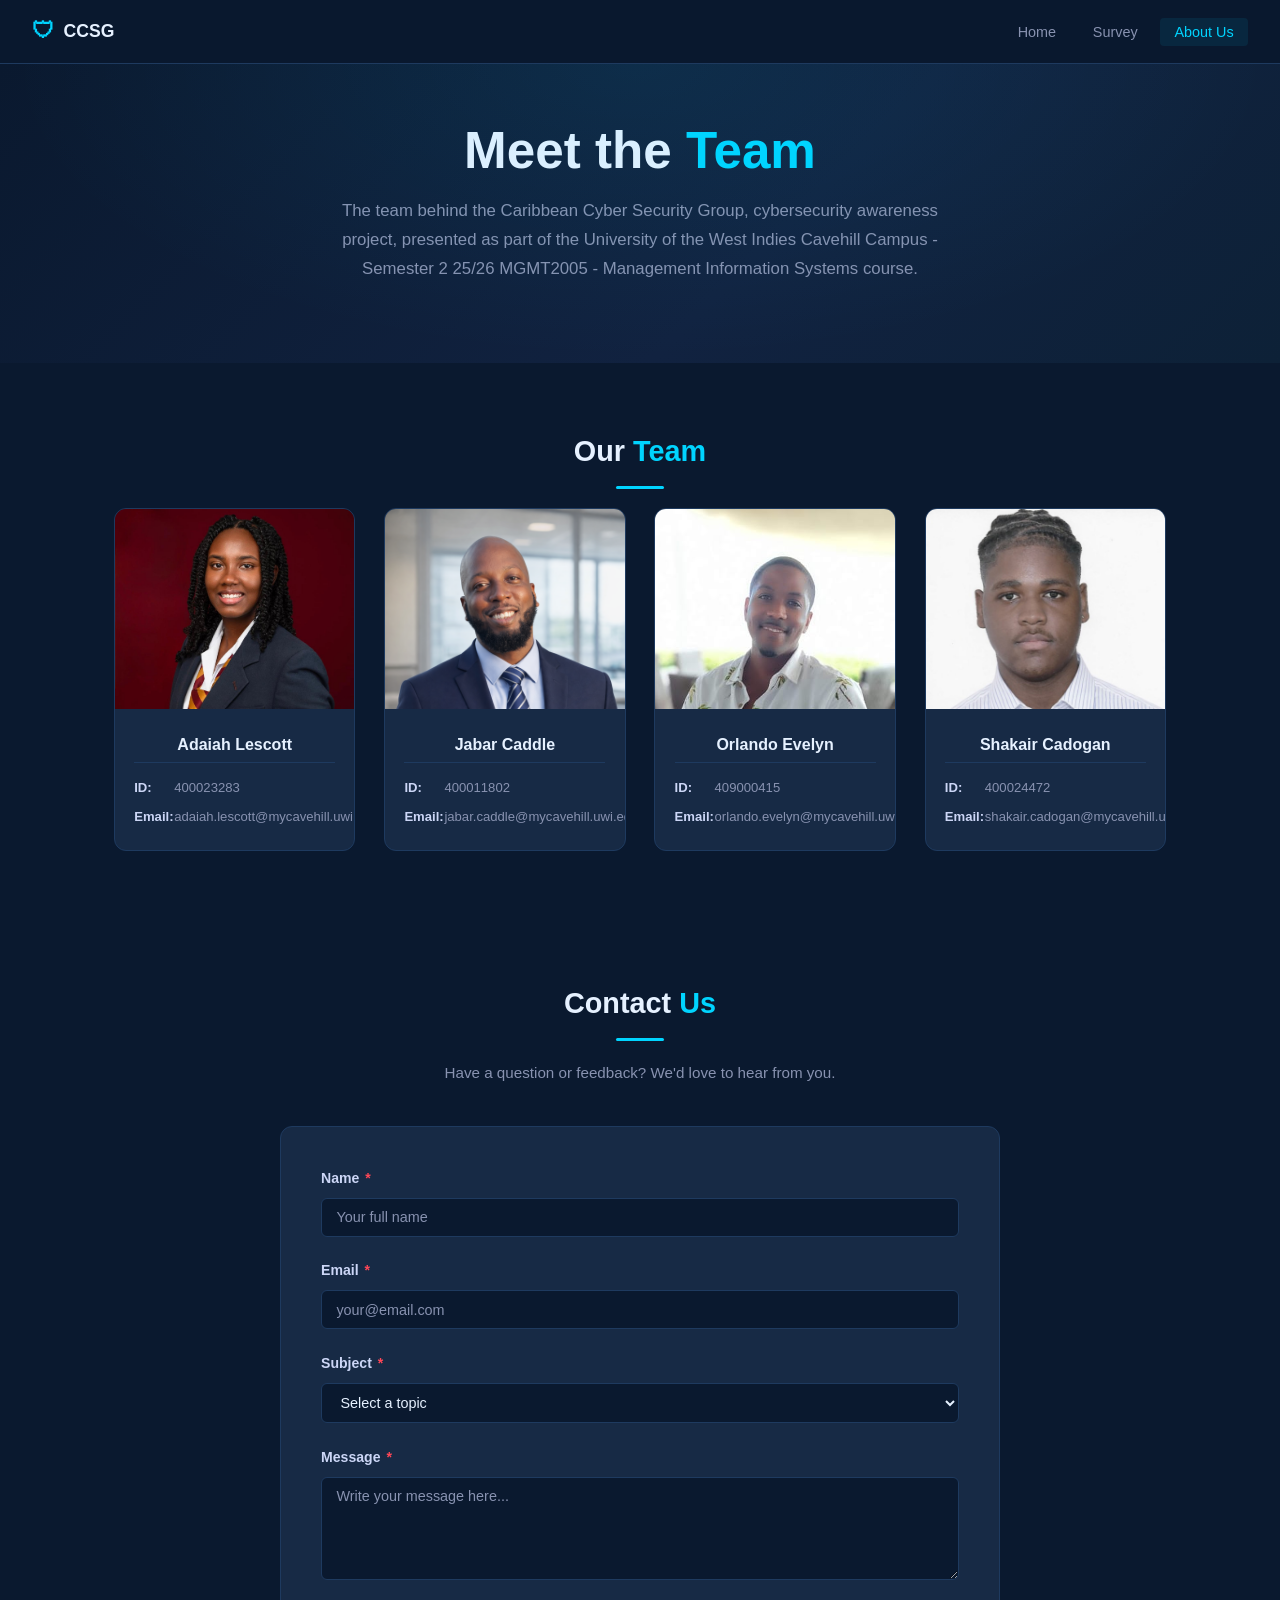
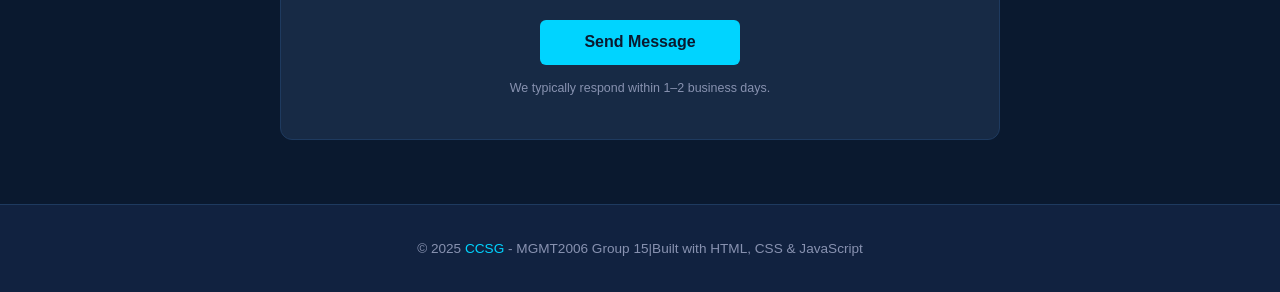
==== commit ddc1b3c2: "fourth commit" ====
--- a/about.html
+++ b/about.html
@@ -106,7 +106,7 @@
 
         <!-- MEMBER 3 -->
         <div class="board-card">
-          <div class="board-card-img-placeholder"><img src="" alt=""></div>
+          <img src="images/headshot_oe_v1.jpeg" alt="Orlando Evelyn" class="member-photo">
           <div class="board-card-body">
             <div class="member-name">Orlando Evelyn</div>
             <ul class="member-details">
